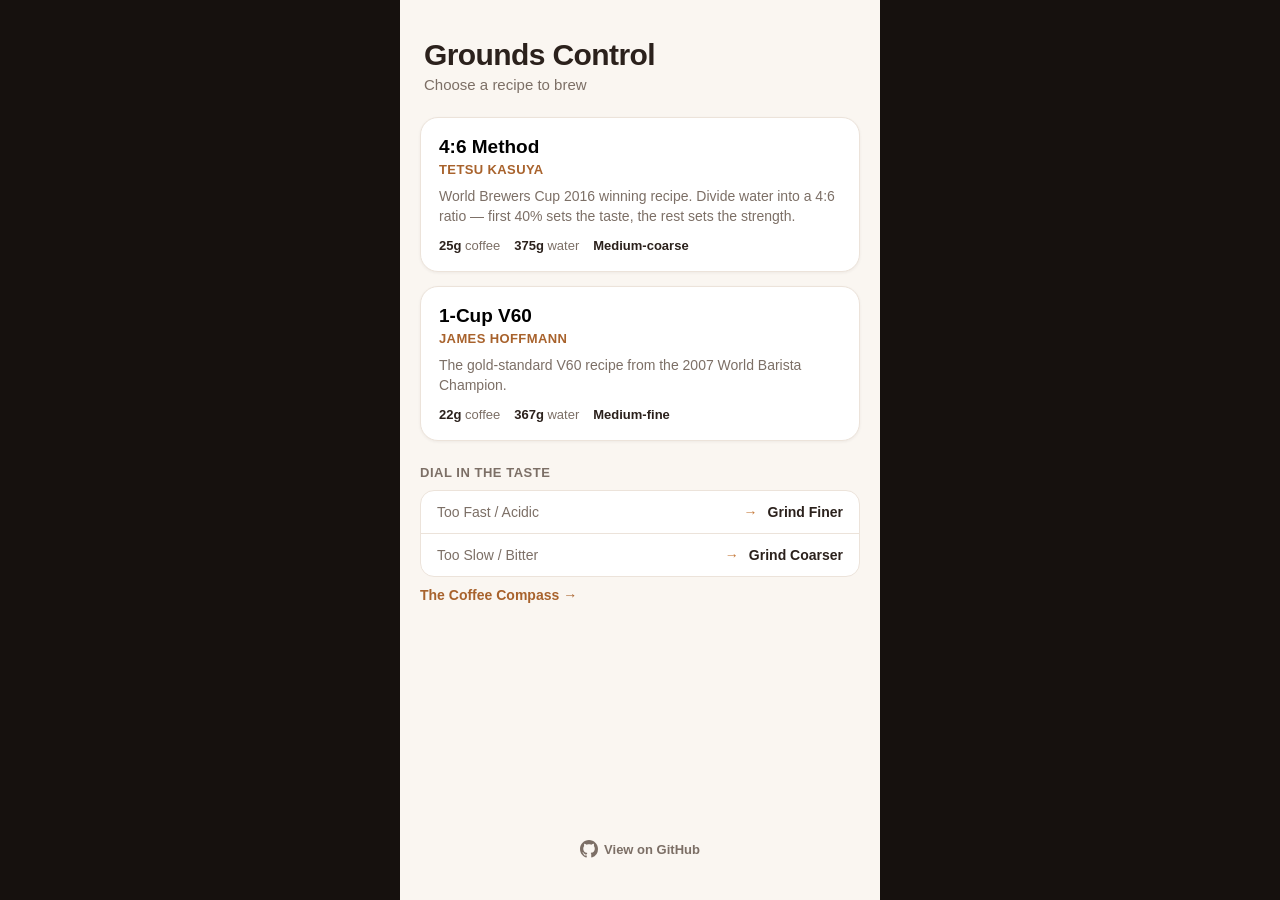
==== public/index.html @ 8c67d64d "Move static assets into public/, trim CLAUDE.md Serve static files from public/ (assets.directory) i" ====
<!DOCTYPE html>
<html lang="en">
<head>
<meta charset="UTF-8" />
<meta name="viewport" content="width=device-width, initial-scale=1, viewport-fit=cover, maximum-scale=1" />
<meta name="theme-color" content="#1c1512" />
<title>Grounds Control</title>
<link rel="icon" href="favicon.ico" sizes="any" />
<link rel="stylesheet" href="styles.css" />
</head>
<body>

<!-- HOME SCREEN -->
<section id="screen-home" class="screen screen-light active">
  <header class="home-header">
    <h1>Grounds Control</h1>
    <p class="subtitle">Choose a recipe to brew</p>
  </header>
  <div id="recipe-list" class="recipe-list"></div>

  <section class="tasting-notes">
    <h3 class="steps-title">Dial In The Taste</h3>
    <div class="taste-list">
      <div class="taste-row">
        <span class="taste-symptom">Too Fast / Acidic</span>
        <span class="taste-arrow">&rarr;</span>
        <span class="taste-fix">Grind Finer</span>
      </div>
      <div class="taste-row">
        <span class="taste-symptom">Too Slow / Bitter</span>
        <span class="taste-arrow">&rarr;</span>
        <span class="taste-fix">Grind Coarser</span>
      </div>
    </div>
    <a
      class="taste-link"
      href="https://www.baristahustle.com/app-archive-main/the-coffee-compass/"
      target="_blank"
      rel="noopener noreferrer"
    >The Coffee Compass &rarr;</a>
  </section>

  <footer class="site-footer">
    <a
      class="github-link"
      href="https://github.com/dhcrain/pourover"
      target="_blank"
      rel="noopener noreferrer"
      aria-label="View source on GitHub"
    >
      <svg viewBox="0 0 16 16" width="18" height="18" fill="currentColor" aria-hidden="true">
        <path d="M8 0C3.58 0 0 3.58 0 8c0 3.54 2.29 6.53 5.47 7.59.4.07.55-.17.55-.38
          0-.19-.01-.82-.01-1.49-2.01.37-2.53-.49-2.69-.94-.09-.23-.48-.94-.82-1.13
          -.28-.15-.68-.52-.01-.53.63-.01 1.08.58 1.23.82.72 1.21 1.87.87 2.33.66
          .07-.52.28-.87.51-1.07-1.78-.2-3.64-.89-3.64-3.95 0-.87.31-1.59.82-2.15
          -.08-.2-.36-1.02.08-2.12 0 0 .67-.21 2.2.82.64-.18 1.32-.27 2-.27
          .68 0 1.36.09 2 .27 1.53-1.04 2.2-.82 2.2-.82.44 1.1.16 1.92.08 2.12
          .51.56.82 1.27.82 2.15 0 3.07-1.87 3.75-3.65 3.95.29.25.54.73.54 1.48
          0 1.07-.01 1.93-.01 2.2 0 .21.15.46.55.38A8.01 8.01 0 0 0 16 8c0-4.42-3.58-8-8-8Z"/>
      </svg>
      <span>View on GitHub</span>
    </a>
  </footer>
</section>

<!-- TUNE SCREEN -->
<section id="screen-tune" class="screen screen-light">
  <header class="tune-header">
    <button id="tune-back" class="icon-btn" aria-label="Back">&#8592;</button>
    <h2 id="tune-title">Recipe</h2>
    <span class="icon-btn spacer"></span>
  </header>

  <div class="tune-body">
    <div class="size-row" id="size-row"></div>

    <div class="dose-row">
      <button id="dose-minus" class="stepper-btn" aria-label="Decrease dose">&minus;</button>
      <div class="dose-display">
        <span id="dose-value">25</span><span class="dose-unit">g coffee</span>
      </div>
      <button id="dose-plus" class="stepper-btn" aria-label="Increase dose">&plus;</button>
    </div>

    <div class="totals-row">
      <div class="total-chip">
        <span class="total-icon">&#9749;</span>
        <span id="total-coffee">25 g</span>
      </div>
      <div class="total-chip">
        <span class="total-icon">&#128167;</span>
        <span id="total-water">375 g</span>
      </div>
      <div class="total-chip">
        <span class="total-icon">&#9881;&#65039;</span>
        <span id="total-grind">Medium-coarse</span>
      </div>
    </div>

    <div id="dialin-section" class="dialin-section">
      <h3 class="steps-title">Dial In The Taste</h3>
      <div class="dialin-row">
        <span class="dialin-label">Balance</span>
        <div id="balance-seg" class="segmented"></div>
      </div>
      <div class="dialin-row">
        <span class="dialin-label">Strength</span>
        <div id="strength-seg" class="segmented"></div>
      </div>
      <div id="pour-chart" class="pour-chart"></div>
      <div class="pour-chart-legend">
        <span class="legend-item"><i class="legend-swatch legend-taste"></i>Balance</span>
        <span class="legend-item"><i class="legend-swatch legend-strength"></i>Strength</span>
      </div>
    </div>

    <h3 class="steps-title">Pour Schedule</h3>
    <div id="step-list" class="step-list"></div>
  </div>

  <div class="tune-footer">
    <button id="start-btn" class="primary-btn">Start Timer</button>
  </div>
</section>

<!-- TIMER SCREEN -->
<section id="screen-timer" class="screen screen-dark">
  <header class="timer-header">
    <button id="timer-close" class="icon-btn dark" aria-label="Close">&times;</button>
    <div class="timer-title-wrap">
      <h2 id="timer-recipe-name">Recipe</h2>
      <span id="timer-progress-label" class="timer-progress-label">Step 1 of 5</span>
    </div>
    <button id="timer-restart" class="icon-btn dark" aria-label="Restart">&#8635;</button>
  </header>

  <div class="ring-wrap">
    <svg class="ring" viewBox="0 0 240 240">
      <circle class="ring-track" cx="120" cy="120" r="108" />
      <circle id="ring-progress" class="ring-progress" cx="120" cy="120" r="108" />
    </svg>
    <div class="ring-center">
      <span id="timer-clock">0:45</span>
    </div>
  </div>

  <div class="instruction-wrap">
    <p id="instruction-main">Pour to 75 g total</p>
    <p id="instruction-note">Bloom — gently swirl</p>
    <p id="instruction-next">Next: pour to 150 g total</p>
  </div>

  <div class="timer-controls">
    <button id="skip-back" class="control-btn" aria-label="Previous step">&lt;&lt;</button>
    <button id="play-pause" class="control-btn primary" aria-label="Pause"><span class="pause-icon">&#10074; &#10074;</span></button>
    <button id="skip-fwd" class="control-btn" aria-label="Next step">&gt;&gt;</button>
  </div>
</section>

<!-- DONE SCREEN -->
<section id="screen-done" class="screen screen-dark">
  <div class="done-body">
    <span class="done-icon">&#9749;</span>
    <h2>Brew complete</h2>
    <p id="done-time">Total time 3:30</p>
    <button id="done-btn" class="primary-btn">New Brew</button>
  </div>
</section>

<script src="recipes.js"></script>
<script src="app.js"></script>
</body>
</html>
---- public/styles.css ----
:root {
  --accent: #c5793a;
  --accent-dark: #a8622c;
  --cream: #faf6f1;
  --card: #ffffff;
  --ink: #2b211c;
  --ink-soft: #7c6f66;
  --border: #ece3da;
  --dark-bg: #16110e;
  --dark-card: #221a15;
  --dark-ink: #f5ede4;
  --dark-ink-soft: #a99a8d;
  --safe-top: env(safe-area-inset-top, 0px);
  --safe-bottom: env(safe-area-inset-bottom, 0px);
}

* { box-sizing: border-box; }

html, body {
  margin: 0;
  padding: 0;
  height: 100%;
  background: var(--dark-bg);
  font-family: -apple-system, BlinkMacSystemFont, "SF Pro Text", "Segoe UI", Roboto, sans-serif;
  color: var(--ink);
  -webkit-tap-highlight-color: transparent;
  overscroll-behavior: none;
}

button {
  font-family: inherit;
  border: none;
  background: none;
  cursor: pointer;
}

.screen {
  display: none;
  flex-direction: column;
  width: 100%;
  max-width: 480px;
  margin: 0 auto;
  min-height: 100vh;
  min-height: 100dvh;
  padding-top: calc(var(--safe-top) + 14px);
  padding-bottom: calc(var(--safe-bottom) + 14px);
}
.screen.active { display: flex; }
.screen-light { background: var(--cream); color: var(--ink); }
.screen-dark { background: var(--dark-bg); color: var(--dark-ink); }

/* ---------- HOME ---------- */
.home-header { padding: 24px 24px 8px; }
.home-header h1 { font-size: 30px; margin: 0 0 4px; letter-spacing: -0.02em; }
.subtitle { margin: 0; color: var(--ink-soft); font-size: 15px; }

.recipe-list {
  display: flex;
  flex-direction: column;
  gap: 14px;
  padding: 16px 20px;
}

.recipe-card {
  background: var(--card);
  border: 1px solid var(--border);
  border-radius: 18px;
  padding: 18px;
  text-align: left;
  box-shadow: 0 1px 3px rgba(43, 33, 28, 0.06);
}
.recipe-card h3 { margin: 0 0 4px; font-size: 19px; }
.recipe-card .author { margin: 0 0 10px; font-size: 13px; color: var(--accent-dark); font-weight: 600; text-transform: uppercase; letter-spacing: 0.03em; }
.recipe-card .desc { margin: 0 0 12px; font-size: 14px; color: var(--ink-soft); line-height: 1.4; }
.recipe-card .meta { display: flex; gap: 14px; font-size: 13px; color: var(--ink-soft); }
.recipe-card .meta b { color: var(--ink); }

.tasting-notes { padding: 8px 20px 16px; }

.taste-list {
  background: var(--card);
  border: 1px solid var(--border);
  border-radius: 14px;
  overflow: hidden;
}
.taste-row {
  display: flex;
  align-items: center;
  gap: 10px;
  padding: 13px 16px;
  font-size: 14px;
}
.taste-row + .taste-row { border-top: 1px solid var(--border); }
.taste-symptom { flex: 1; color: var(--ink-soft); }
.taste-arrow { color: var(--accent); font-weight: 700; }
.taste-fix { font-weight: 700; }

.taste-link {
  display: inline-block;
  margin-top: 10px;
  font-size: 14px;
  font-weight: 600;
  color: var(--accent-dark);
  text-decoration: none;
}
.taste-link:active { opacity: 0.7; }

.site-footer { margin-top: auto; padding: 8px 20px 24px; text-align: center; }
.github-link {
  display: inline-flex;
  align-items: center;
  gap: 6px;
  font-size: 13px;
  font-weight: 600;
  color: var(--ink-soft);
  text-decoration: none;
}
.github-link:active { opacity: 0.7; }

/* ---------- TUNE ---------- */
.tune-header {
  display: flex;
  align-items: center;
  justify-content: space-between;
  padding: 8px 12px;
}
.tune-header h2 { margin: 0; font-size: 17px; font-weight: 600; }
.icon-btn {
  width: 40px; height: 40px;
  display: flex; align-items: center; justify-content: center;
  font-size: 20px;
  border-radius: 50%;
  color: var(--ink);
}
.icon-btn.spacer { visibility: hidden; }
.icon-btn.dark { color: var(--dark-ink); background: rgba(255,255,255,0.08); }

.tune-body { padding: 8px 20px 100px; overflow-y: auto; flex: 1; }

.size-row { display: flex; gap: 8px; margin: 12px 0 20px; }
.size-chip {
  flex: 1;
  padding: 10px 0;
  text-align: center;
  border-radius: 12px;
  border: 1px solid var(--border);
  background: var(--card);
  font-size: 14px;
  font-weight: 600;
  color: var(--ink-soft);
}
.size-chip.selected {
  background: var(--accent);
  border-color: var(--accent);
  color: white;
}

.dose-row {
  display: flex;
  align-items: center;
  justify-content: center;
  gap: 28px;
  margin-bottom: 18px;
}
.stepper-btn {
  width: 44px; height: 44px;
  border-radius: 50%;
  background: var(--card);
  border: 1px solid var(--border);
  font-size: 22px;
  font-weight: 600;
  color: var(--accent-dark);
  display: flex; align-items: center; justify-content: center;
}
.stepper-btn:active { background: var(--border); }
.dose-display { text-align: center; min-width: 120px; }
#dose-value { font-size: 40px; font-weight: 700; letter-spacing: -0.02em; }
.dose-unit { display: block; font-size: 13px; color: var(--ink-soft); margin-top: 2px; }

.totals-row {
  display: flex;
  gap: 8px;
  margin-bottom: 24px;
}
.total-chip {
  flex: 1;
  background: var(--card);
  border: 1px solid var(--border);
  border-radius: 12px;
  padding: 10px 6px;
  text-align: center;
  font-size: 13px;
  font-weight: 600;
}
.total-icon { display: block; font-size: 18px; margin-bottom: 4px; }

.dialin-section { margin-bottom: 24px; }
.dialin-section.hidden { display: none; }

.dialin-row {
  display: flex;
  align-items: center;
  justify-content: space-between;
  gap: 12px;
  margin-bottom: 10px;
}
.dialin-label { font-size: 14px; font-weight: 600; color: var(--ink-soft); width: 68px; flex-shrink: 0; }

.segmented {
  display: flex;
  flex: 1;
  background: var(--card);
  border: 1px solid var(--border);
  border-radius: 10px;
  padding: 3px;
  gap: 3px;
}
.segmented-btn {
  flex: 1;
  padding: 7px 0;
  text-align: center;
  border-radius: 7px;
  font-size: 13px;
  font-weight: 600;
  color: var(--ink-soft);
}
.segmented-btn.selected {
  background: var(--accent);
  color: white;
}

.pour-chart {
  display: flex;
  align-items: flex-end;
  gap: 6px;
  height: 100px;
  margin-top: 16px;
  padding: 0 4px;
}
.pour-bar-wrap {
  flex: 1;
  display: flex;
  flex-direction: column;
  align-items: center;
  justify-content: flex-end;
  height: 100%;
}
.pour-bar-amount { font-size: 11px; font-weight: 700; color: var(--ink-soft); margin-bottom: 4px; white-space: nowrap; }
.pour-bar {
  width: 100%;
  max-width: 34px;
  border-radius: 5px 5px 0 0;
  transition: height 0.2s ease;
}
.pour-bar.phase-taste { background: #ecb98a; }
.pour-bar.phase-strength { background: var(--accent); }
.pour-bar-index { font-size: 11px; color: var(--ink-soft); margin-top: 6px; }

.pour-chart-legend {
  display: flex;
  justify-content: center;
  gap: 18px;
  margin-top: 4px;
  font-size: 12px;
  color: var(--ink-soft);
}
.legend-item { display: flex; align-items: center; gap: 6px; }
.legend-swatch { width: 10px; height: 10px; border-radius: 3px; display: inline-block; }
.legend-taste { background: #ecb98a; }
.legend-strength { background: var(--accent); }

.steps-title { font-size: 13px; text-transform: uppercase; letter-spacing: 0.04em; color: var(--ink-soft); margin: 0 0 10px; }

.step-list { display: flex; flex-direction: column; gap: 8px; }
.step-row {
  display: flex;
  align-items: center;
  justify-content: space-between;
  background: var(--card);
  border: 1px solid var(--border);
  border-radius: 12px;
  padding: 12px 14px;
  font-size: 14px;
}
.step-row .step-time { color: var(--ink-soft); width: 52px; font-variant-numeric: tabular-nums; }
.step-row .step-note { flex: 1; color: var(--ink-soft); padding: 0 8px; }
.step-row .step-amount { font-weight: 700; }

.tune-footer {
  position: sticky;
  bottom: 0;
  padding: 14px 20px calc(14px + var(--safe-bottom));
  background: linear-gradient(to top, var(--cream) 70%, transparent);
}
.primary-btn {
  width: 100%;
  padding: 16px;
  border-radius: 14px;
  background: var(--accent);
  color: white;
  font-size: 17px;
  font-weight: 700;
}
.primary-btn:active { background: var(--accent-dark); }

/* ---------- TIMER ---------- */
.timer-header {
  display: flex;
  align-items: center;
  justify-content: space-between;
  padding: 4px 16px 8px;
}
.timer-title-wrap { text-align: center; }
.timer-title-wrap h2 { margin: 0; font-size: 16px; font-weight: 600; }
.timer-progress-label { font-size: 12px; color: var(--dark-ink-soft); }

.ring-wrap {
  position: relative;
  width: min(78vw, 300px);
  height: min(78vw, 300px);
  margin: 12px auto 0;
}
.ring { width: 100%; height: 100%; transform: rotate(-90deg); }
.ring-track { fill: none; stroke: rgba(255,255,255,0.08); stroke-width: 14; }
.ring-progress {
  fill: none;
  stroke: var(--accent);
  stroke-width: 14;
  stroke-linecap: round;
  transition: stroke-dashoffset 0.25s linear, stroke 0.3s;
}
.ring-center {
  position: absolute;
  inset: 0;
  display: flex;
  align-items: center;
  justify-content: center;
}
#timer-clock { font-size: 56px; font-weight: 700; font-variant-numeric: tabular-nums; letter-spacing: -0.01em; }

.instruction-wrap { text-align: center; padding: 20px 28px 0; }
#instruction-main { font-size: 16px; font-weight: 600; margin: 0 0 6px; color: var(--dark-ink-soft); }
.instruction-grams { font-size: 40px; font-weight: 700; color: var(--dark-ink); letter-spacing: -0.01em; font-variant-numeric: tabular-nums; }
#instruction-note { font-size: 14px; color: var(--accent); margin: 0 0 14px; font-weight: 600; }
#instruction-next { font-size: 14px; color: var(--dark-ink-soft); margin: 0; }

.timer-controls {
  margin-top: auto;
  display: flex;
  align-items: center;
  justify-content: center;
  gap: 28px;
  padding: 24px 0 8px;
}
.control-btn {
  width: 54px; height: 54px;
  border-radius: 50%;
  background: rgba(255,255,255,0.08);
  color: var(--dark-ink);
  font-size: 18px;
  font-weight: 700;
  display: flex; align-items: center; justify-content: center;
}
.control-btn.primary {
  width: 72px; height: 72px;
  background: var(--accent);
  color: white;
  font-size: 22px;
}
.control-btn:active { filter: brightness(0.9); }
.pause-icon { display: inline-flex; gap: 5px; }

.timer-controls.controls-hidden { visibility: hidden; }

/* ---------- DONE ---------- */
.done-body {
  margin: auto;
  text-align: center;
  padding: 0 30px;
}
.done-icon { font-size: 52px; display: block; margin-bottom: 14px; }
.done-body h2 { margin: 0 0 8px; font-size: 24px; }
.done-body p { margin: 0 0 26px; color: var(--dark-ink-soft); }
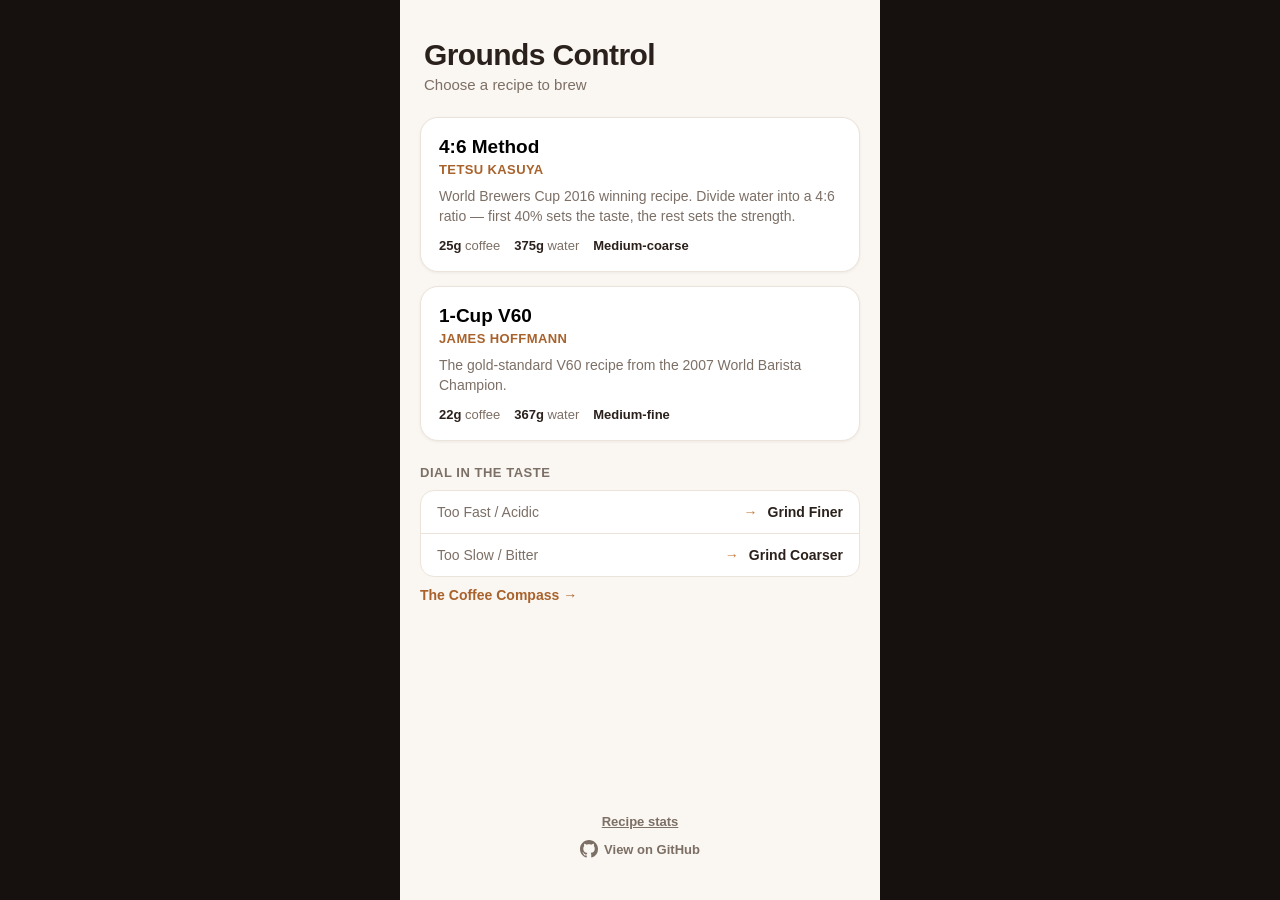
==== commit 167c4a49: "Add public recipe stats screen backed by /api/stats Co-Authored-By: Claude Sonnet 5.5 <noreply@anthr" ====
--- a/public/index.html
+++ b/public/index.html
@@ -2,10 +2,20 @@
 <html lang="en">
 <head>
 <meta charset="UTF-8" />
-<meta name="viewport" content="width=device-width, initial-scale=1, viewport-fit=cover, maximum-scale=1" />
+<meta name="viewport" content="width=device-width, initial-scale=1, viewport-fit=cover, maximum-scale=1, user-scalable=no" />
 <meta name="theme-color" content="#1c1512" />
 <title>Grounds Control</title>
+
+<link rel="manifest" href="manifest.webmanifest" />
 <link rel="icon" href="favicon.ico" sizes="any" />
+<link rel="icon" href="icons/icon-192.png" type="image/png" sizes="192x192" />
+
+<!-- iOS home screen -->
+<meta name="apple-mobile-web-app-capable" content="yes" />
+<meta name="apple-mobile-web-app-status-bar-style" content="black-translucent" />
+<meta name="apple-mobile-web-app-title" content="Grounds Control" />
+<link rel="apple-touch-icon" href="icons/apple-touch-icon.png" />
+
 <link rel="stylesheet" href="styles.css" />
 </head>
 <body>
@@ -41,6 +51,7 @@
   </section>
 
   <footer class="site-footer">
+    <button id="stats-link" class="stats-link">Recipe stats</button>
     <a
       class="github-link"
       href="https://github.com/dhcrain/pourover"
@@ -61,6 +72,21 @@
       <span>View on GitHub</span>
     </a>
   </footer>
+</section>
+
+<!-- STATS SCREEN -->
+<section id="screen-stats" class="screen screen-light">
+  <header class="tune-header">
+    <button id="stats-back" class="icon-btn" aria-label="Back">&#8592;</button>
+    <h2>Recipe stats</h2>
+    <span class="icon-btn spacer"></span>
+  </header>
+  <div class="tune-body">
+    <p class="stats-note">Brews across all users, last 90 days.</p>
+    <button id="stats-load" class="primary-btn">Load stats</button>
+    <p id="stats-status" class="stats-status" role="status"></p>
+    <div id="stats-list" class="stats-list"></div>
+  </div>
 </section>
 
 <!-- TUNE SCREEN -->
--- a/public/styles.css
+++ b/public/styles.css
@@ -32,7 +32,13 @@
   border: none;
   background: none;
   cursor: pointer;
-}
+  touch-action: manipulation;
+  -webkit-touch-callout: none;
+  -webkit-user-select: none;
+  user-select: none;
+}
+
+a { -webkit-touch-callout: default; }
 
 .screen {
   display: none;
@@ -117,6 +123,29 @@
 }
 .github-link:active { opacity: 0.7; }
 
+.stats-link {
+  display: block;
+  margin: 0 auto 10px;
+  font-size: 13px;
+  font-weight: 600;
+  color: var(--ink-soft);
+  text-decoration: underline;
+}
+
+/* ---------- STATS ---------- */
+.stats-note { margin: 4px 0 16px; color: var(--ink-soft); font-size: 14px; }
+.stats-status { margin: 12px 0 0; font-size: 14px; color: var(--ink-soft); }
+.stats-list { display: flex; flex-direction: column; gap: 12px; margin-top: 16px; }
+.stats-card {
+  background: var(--card);
+  border: 1px solid var(--border);
+  border-radius: 14px;
+  padding: 14px 16px;
+}
+.stats-card h3 { margin: 0 0 8px; font-size: 16px; }
+.stats-row { display: flex; justify-content: space-between; padding: 4px 0; font-size: 14px; }
+.stats-row b { font-variant-numeric: tabular-nums; }
+
 /* ---------- TUNE ---------- */
 .tune-header {
   display: flex;
